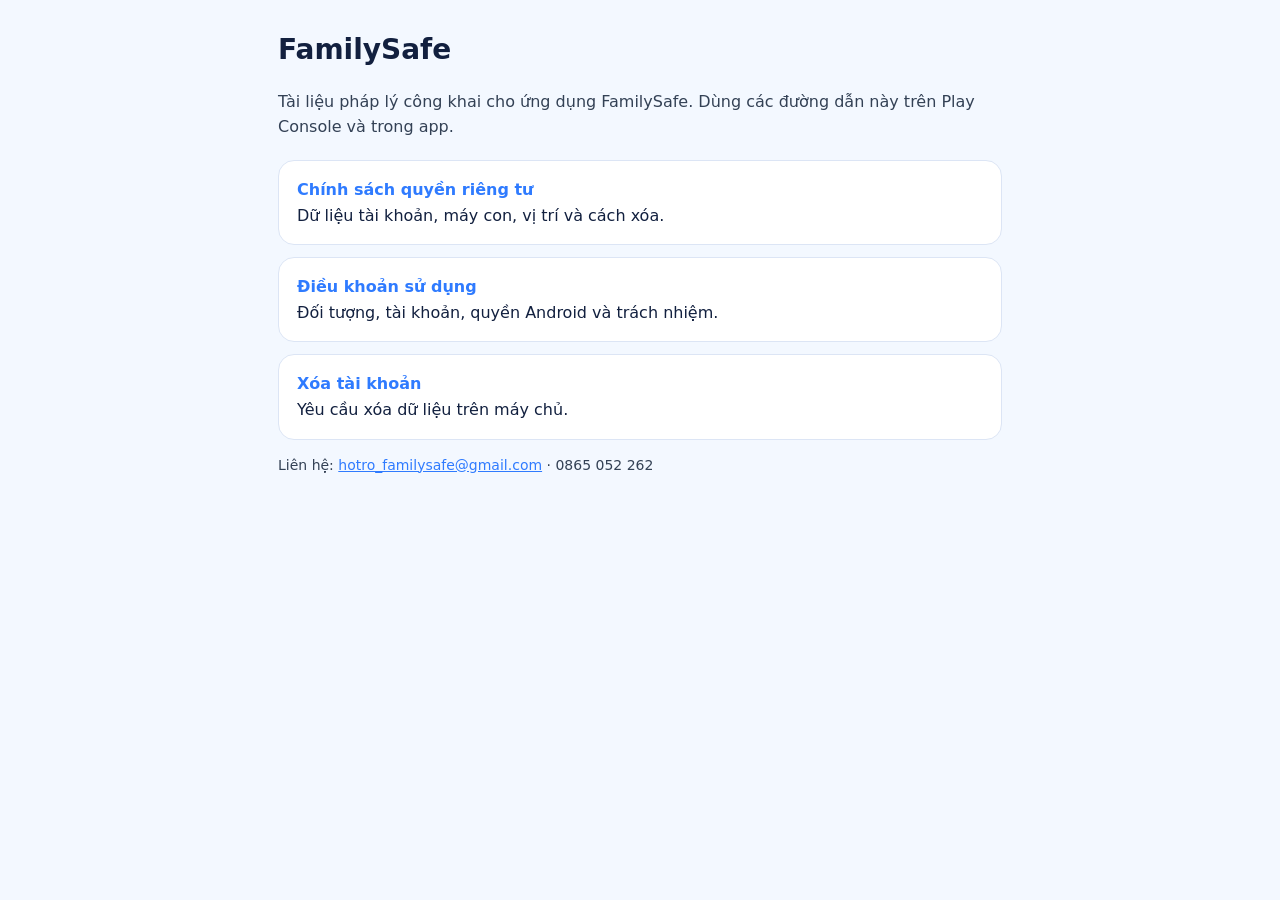
==== index.html @ 095149dc "Publish Privacy, Terms, and account-deletion pages for GitHub Pages. Co-authored-by: Cursor <cursora" ====
<!doctype html>
<html lang="vi">
<head>
  <meta charset="utf-8"/>
  <meta name="viewport" content="width=device-width,initial-scale=1"/>
  <title>FamilySafe · Pháp lý</title>
  <link rel="stylesheet" href="assets/style.css"/>
</head>
<body>
<main>
  <h1>FamilySafe</h1>
  <p>Tài liệu pháp lý công khai cho ứng dụng FamilySafe. Dùng các đường dẫn này trên Play Console và trong app.</p>
  <div class="links">
    <a href="privacy/"><strong>Chính sách quyền riêng tư</strong>Dữ liệu tài khoản, máy con, vị trí và cách xóa.</a>
    <a href="terms/"><strong>Điều khoản sử dụng</strong>Đối tượng, tài khoản, quyền Android và trách nhiệm.</a>
    <a href="delete-account/"><strong>Xóa tài khoản</strong>Yêu cầu xóa dữ liệu trên máy chủ.</a>
  </div>
  <p class="note">Liên hệ: <a href="mailto:hotro_familysafe@gmail.com">hotro_familysafe@gmail.com</a> · 0865 052 262</p>
</main>
</body>
</html>
---- assets/style.css ----
:root {
  --bg: #f3f8ff;
  --ink: #12203f;
  --muted: #334155;
  --link: #2f7bff;
  --card: #fff;
  --line: #dce5f5;
  --danger: #e11d48;
}
* { box-sizing: border-box; }
body {
  margin: 0;
  font: 16px/1.6 system-ui, sans-serif;
  background: var(--bg);
  color: var(--ink);
}
main { max-width: 760px; margin: 0 auto; padding: 28px 18px 64px; }
main.narrow { max-width: 560px; }
nav { color: var(--muted); }
h1 { font-size: 28px; margin: 0 0 8px; }
h2 { font-size: 18px; margin: 28px 0 8px; }
p, li { color: var(--muted); }
a { color: var(--link); }
.card {
  background: var(--card);
  border-radius: 20px;
  padding: 22px;
  margin-top: 16px;
}
.links { display: grid; gap: 12px; margin-top: 20px; }
.links a {
  display: block;
  background: var(--card);
  border-radius: 16px;
  padding: 16px 18px;
  text-decoration: none;
  color: var(--ink);
  border: 1px solid var(--line);
}
.links a strong { display: block; color: var(--link); }
label { display: block; font-weight: 600; margin-top: 12px; }
input, textarea, button {
  width: 100%;
  padding: 14px;
  margin: 8px 0;
  border: 1px solid var(--line);
  border-radius: 12px;
  font: inherit;
}
button {
  background: var(--danger);
  color: #fff;
  border: 0;
  font-weight: 700;
  cursor: pointer;
}
.note { font-size: 14px; }
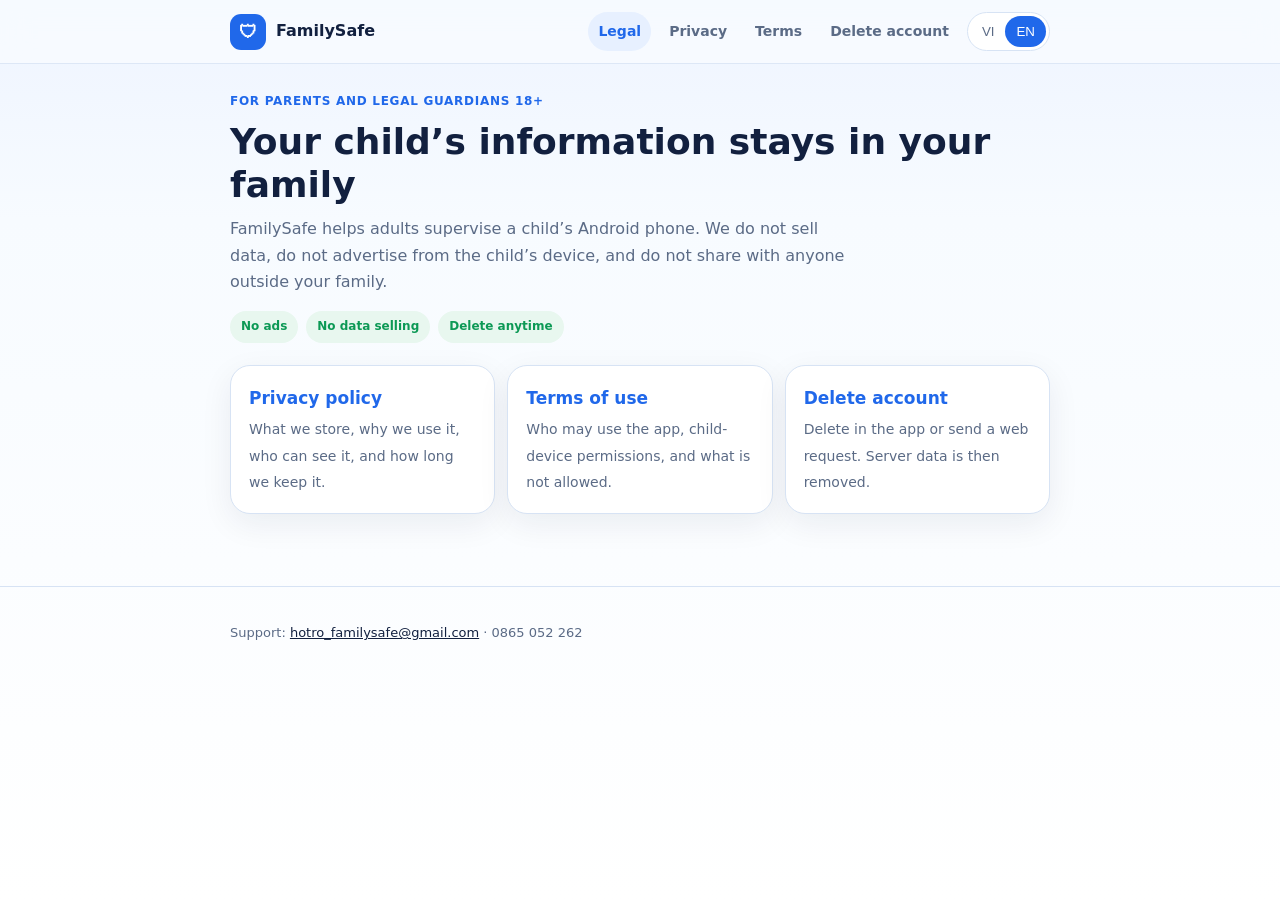
==== commit d4157ec2: "Rewrite legal pages for parent trust, Play review, and bilingual UI. Add a mobile-first layout and V" ====
--- a/index.html
+++ b/index.html
@@ -3,19 +3,70 @@
 <head>
   <meta charset="utf-8"/>
   <meta name="viewport" content="width=device-width,initial-scale=1"/>
-  <title>FamilySafe · Pháp lý</title>
+  <title>FamilySafe · Legal</title>
+  <meta name="description" content="Privacy policy, terms, and account deletion for FamilySafe — a parenting app for guardians 18+."/>
   <link rel="stylesheet" href="assets/style.css"/>
 </head>
 <body>
-<main>
-  <h1>FamilySafe</h1>
-  <p>Tài liệu pháp lý công khai cho ứng dụng FamilySafe. Dùng các đường dẫn này trên Play Console và trong app.</p>
-  <div class="links">
-    <a href="privacy/"><strong>Chính sách quyền riêng tư</strong>Dữ liệu tài khoản, máy con, vị trí và cách xóa.</a>
-    <a href="terms/"><strong>Điều khoản sử dụng</strong>Đối tượng, tài khoản, quyền Android và trách nhiệm.</a>
-    <a href="delete-account/"><strong>Xóa tài khoản</strong>Yêu cầu xóa dữ liệu trên máy chủ.</a>
-  </div>
-  <p class="note">Liên hệ: <a href="mailto:hotro_familysafe@gmail.com">hotro_familysafe@gmail.com</a> · 0865 052 262</p>
-</main>
+  <header class="top">
+    <div class="wrap top-inner">
+      <a class="brand" href="./"><span class="mark" aria-hidden="true">🛡</span>FamilySafe</a>
+      <nav class="nav">
+        <a class="active" href="./"><span data-lang="vi">Pháp lý</span><span data-lang="en" hidden>Legal</span></a>
+        <a href="privacy/"><span data-lang="vi">Quyền riêng tư</span><span data-lang="en" hidden>Privacy</span></a>
+        <a href="terms/"><span data-lang="vi">Điều khoản</span><span data-lang="en" hidden>Terms</span></a>
+        <a href="delete-account/"><span data-lang="vi">Xóa tài khoản</span><span data-lang="en" hidden>Delete account</span></a>
+        <div class="lang" role="group" aria-label="Language">
+          <button type="button" data-set-lang="vi" aria-pressed="true">VI</button>
+          <button type="button" data-set-lang="en" aria-pressed="false">EN</button>
+        </div>
+      </nav>
+    </div>
+  </header>
+  <main class="wrap">
+    <section class="hero">
+      <p class="kicker" data-lang="vi">Dành cho bố mẹ / người giám hộ 18+</p>
+      <p class="kicker" data-lang="en" hidden>For parents and legal guardians 18+</p>
+      <h1 data-lang="vi">Thông tin của con chỉ dành cho gia đình bạn</h1>
+      <h1 data-lang="en" hidden>Your child’s information stays in your family</h1>
+      <p class="lede" data-lang="vi">FamilySafe giúp người lớn theo dõi và giới hạn điện thoại của con. Chúng tôi không bán dữ liệu, không chạy quảng cáo từ máy con, và không chia sẻ cho người ngoài gia đình.</p>
+      <p class="lede" data-lang="en" hidden>FamilySafe helps adults supervise a child’s Android phone. We do not sell data, do not advertise from the child’s device, and do not share with anyone outside your family.</p>
+      <div class="pills">
+        <span class="pill" data-lang="vi">Không quảng cáo</span>
+        <span class="pill" data-lang="en" hidden>No ads</span>
+        <span class="pill" data-lang="vi">Không bán dữ liệu</span>
+        <span class="pill" data-lang="en" hidden>No data selling</span>
+        <span class="pill" data-lang="vi">Xóa tài khoản bất kỳ lúc nào</span>
+        <span class="pill" data-lang="en" hidden>Delete anytime</span>
+      </div>
+    </section>
+    <div class="grid cols-3">
+      <a class="home-card" href="privacy/">
+        <strong data-lang="vi">Chính sách quyền riêng tư</strong>
+        <strong data-lang="en" hidden>Privacy policy</strong>
+        <span data-lang="vi">Chúng tôi lưu gì, dùng để làm gì, chia sẻ với ai, và giữ trong bao lâu.</span>
+        <span data-lang="en" hidden>What we store, why we use it, who can see it, and how long we keep it.</span>
+      </a>
+      <a class="home-card" href="terms/">
+        <strong data-lang="vi">Điều khoản sử dụng</strong>
+        <strong data-lang="en" hidden>Terms of use</strong>
+        <span data-lang="vi">Ai được dùng app, quyền trên máy con, và những việc không được làm.</span>
+        <span data-lang="en" hidden>Who may use the app, child-device permissions, and what is not allowed.</span>
+      </a>
+      <a class="home-card" href="delete-account/">
+        <strong data-lang="vi">Xóa tài khoản</strong>
+        <strong data-lang="en" hidden>Delete account</strong>
+        <span data-lang="vi">Xóa trong app hoặc gửi yêu cầu trên web. Dữ liệu trên máy chủ sẽ bị xóa.</span>
+        <span data-lang="en" hidden>Delete in the app or send a web request. Server data is then removed.</span>
+      </a>
+    </div>
+  </main>
+  <footer class="foot">
+    <div class="wrap">
+      <p data-lang="vi">Hỗ trợ: <a href="mailto:hotro_familysafe@gmail.com">hotro_familysafe@gmail.com</a> · 0865 052 262</p>
+      <p data-lang="en" hidden>Support: <a href="mailto:hotro_familysafe@gmail.com">hotro_familysafe@gmail.com</a> · 0865 052 262</p>
+    </div>
+  </footer>
+  <script src="assets/site.js"></script>
 </body>
 </html>
--- a/assets/style.css
+++ b/assets/style.css
@@ -1,57 +1,118 @@
 :root {
-  --bg: #f3f8ff;
+  --bg: #eef4ff;
+  --bg2: #f7fbff;
   --ink: #12203f;
-  --muted: #334155;
-  --link: #2f7bff;
-  --card: #fff;
-  --line: #dce5f5;
-  --danger: #e11d48;
+  --muted: #5b6b86;
+  --link: #2068ea;
+  --card: #ffffff;
+  --line: #d7e3f4;
+  --ok: #0c9955;
+  --ok-bg: #e8f7ef;
+  --warn: #9a6700;
+  --warn-bg: #fff7e8;
+  --danger: #c41d3a;
+  --shadow: 0 10px 32px rgba(18, 32, 63, 0.07);
+  --radius: 20px;
+  --max: 820px;
 }
 * { box-sizing: border-box; }
+html { scroll-behavior: smooth; }
 body {
   margin: 0;
-  font: 16px/1.6 system-ui, sans-serif;
-  background: var(--bg);
+  min-height: 100vh;
+  font: 16px/1.65 "Segoe UI", system-ui, -apple-system, sans-serif;
   color: var(--ink);
+  background: linear-gradient(180deg, var(--bg) 0%, var(--bg2) 220px, #fff 100%);
 }
-main { max-width: 760px; margin: 0 auto; padding: 28px 18px 64px; }
-main.narrow { max-width: 560px; }
-nav { color: var(--muted); }
-h1 { font-size: 28px; margin: 0 0 8px; }
-h2 { font-size: 18px; margin: 28px 0 8px; }
+a { color: var(--link); }
+img { max-width: 100%; }
+.wrap { width: min(var(--max), calc(100% - 32px)); margin: 0 auto; }
+.top {
+  position: sticky; top: 0; z-index: 20;
+  backdrop-filter: blur(14px);
+  background: rgba(247, 251, 255, 0.88);
+  border-bottom: 1px solid rgba(215, 227, 244, 0.8);
+}
+.top-inner {
+  display: flex; flex-wrap: wrap; gap: 12px 16px;
+  align-items: center; justify-content: space-between;
+  padding: 12px 0;
+}
+.brand { display: flex; align-items: center; gap: 10px; text-decoration: none; color: var(--ink); font-weight: 800; }
+.mark {
+  width: 36px; height: 36px; border-radius: 11px;
+  background: #2068ea; color: #fff; display: grid; place-items: center;
+  font-size: 18px;
+}
+.nav { display: flex; flex-wrap: wrap; gap: 8px; align-items: center; }
+.nav a {
+  text-decoration: none; color: var(--muted); font-size: 14px; font-weight: 600;
+  padding: 8px 10px; border-radius: 999px;
+}
+.nav a:hover, .nav a.active { color: var(--link); background: #e7f0ff; }
+.lang {
+  display: inline-flex; padding: 3px; border-radius: 999px;
+  background: #fff; border: 1px solid var(--line);
+}
+.lang button {
+  border: 0; background: transparent; color: var(--muted);
+  font: 600 12px/1 inherit; padding: 8px 11px; border-radius: 999px; cursor: pointer;
+}
+.lang button[aria-pressed="true"] { background: var(--link); color: #fff; }
+main { padding: 28px 0 72px; }
+.hero { margin-bottom: 22px; }
+.kicker { color: var(--link); font-size: 12px; font-weight: 800; letter-spacing: .06em; text-transform: uppercase; margin: 0 0 8px; }
+h1 { font-size: clamp(26px, 5vw, 36px); line-height: 1.2; margin: 0 0 10px; }
+.lede { color: var(--muted); font-size: 16px; margin: 0 0 16px; max-width: 62ch; }
+.meta { color: var(--muted); font-size: 13px; margin: 0; }
+.pills { display: flex; flex-wrap: wrap; gap: 8px; margin: 16px 0 0; }
+.pill {
+  background: var(--ok-bg); color: var(--ok); border-radius: 999px;
+  padding: 6px 11px; font-size: 12px; font-weight: 700;
+}
+.grid { display: grid; gap: 12px; }
+@media (min-width: 700px) { .grid.cols-3 { grid-template-columns: repeat(3, 1fr); } }
+.card, .home-card {
+  background: var(--card); border: 1px solid var(--line);
+  border-radius: var(--radius); box-shadow: var(--shadow);
+}
+.card { padding: clamp(18px, 3vw, 28px); margin-top: 16px; }
+.home-card {
+  display: block; padding: 18px; text-decoration: none; color: inherit;
+}
+.home-card strong { display: block; color: var(--link); font-size: 17px; margin-bottom: 4px; }
+.home-card span { color: var(--muted); font-size: 14px; }
+h2 { font-size: 18px; margin: 26px 0 8px; }
+.card h2:first-child { margin-top: 0; }
 p, li { color: var(--muted); }
-a { color: var(--link); }
-.card {
-  background: var(--card);
-  border-radius: 20px;
-  padding: 22px;
-  margin-top: 16px;
+ul { padding-left: 1.15em; }
+li { margin: 6px 0; }
+.callout {
+  border-radius: 16px; padding: 14px 16px; margin: 16px 0 0;
+  background: var(--warn-bg); color: var(--warn);
 }
-.links { display: grid; gap: 12px; margin-top: 20px; }
-.links a {
-  display: block;
-  background: var(--card);
-  border-radius: 16px;
-  padding: 16px 18px;
-  text-decoration: none;
-  color: var(--ink);
-  border: 1px solid var(--line);
+.callout.ok { background: var(--ok-bg); color: #146c43; }
+.note { font-size: 14px; color: var(--muted); }
+label { display: block; font-weight: 700; margin-top: 14px; font-size: 14px; }
+input, textarea, button.btn {
+  width: 100%; padding: 14px 16px; margin-top: 8px;
+  border: 1px solid var(--line); border-radius: 14px; font: inherit;
+  background: #fff;
 }
-.links a strong { display: block; color: var(--link); }
-label { display: block; font-weight: 600; margin-top: 12px; }
-input, textarea, button {
-  width: 100%;
-  padding: 14px;
-  margin: 8px 0;
-  border: 1px solid var(--line);
-  border-radius: 12px;
-  font: inherit;
+input:focus, textarea:focus { outline: 2px solid #9cc0ff; border-color: var(--link); }
+button.btn {
+  border: 0; font-weight: 800; cursor: pointer; margin-top: 16px;
+  min-height: 50px;
 }
-button {
-  background: var(--danger);
-  color: #fff;
-  border: 0;
-  font-weight: 700;
-  cursor: pointer;
+button.btn-danger { background: var(--danger); color: #fff; }
+.foot {
+  border-top: 1px solid var(--line); padding: 22px 0 36px;
+  color: var(--muted); font-size: 13px;
 }
-.note { font-size: 14px; }
+.foot a { color: var(--ink); }
+[hidden] { display: none !important; }
+@media (max-width: 560px) {
+  .top-inner { align-items: flex-start; }
+  .nav { width: 100%; }
+  .nav a { padding: 10px 12px; }
+}
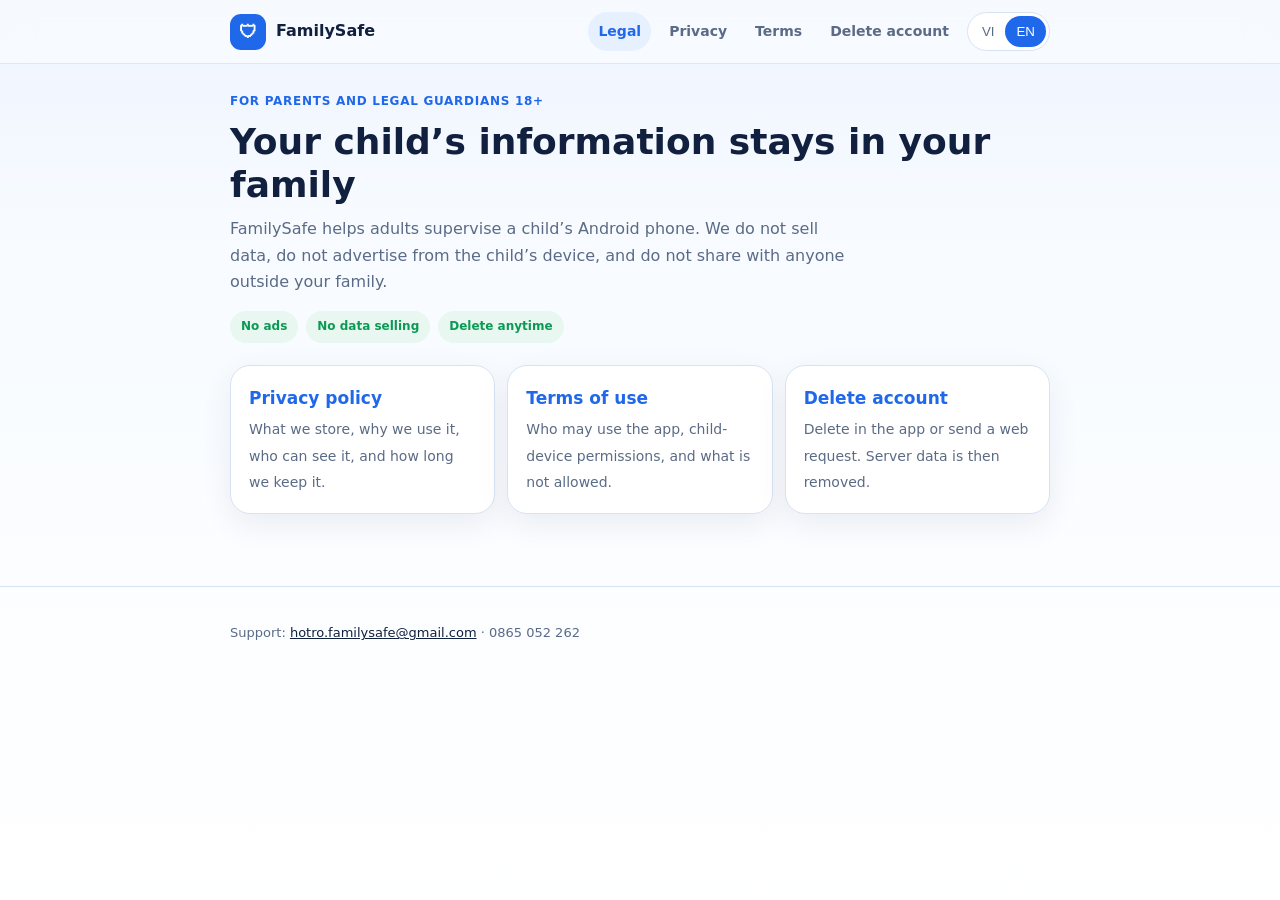
==== commit 06d97fcc: "init" ====
--- a/index.html
+++ b/index.html
@@ -63,8 +63,8 @@
   </main>
   <footer class="foot">
     <div class="wrap">
-      <p data-lang="vi">Hỗ trợ: <a href="mailto:hotro_familysafe@gmail.com">hotro_familysafe@gmail.com</a> · 0865 052 262</p>
-      <p data-lang="en" hidden>Support: <a href="mailto:hotro_familysafe@gmail.com">hotro_familysafe@gmail.com</a> · 0865 052 262</p>
+      <p data-lang="vi">Hỗ trợ: <a href="mailto:hotro.familysafe@gmail.com">hotro.familysafe@gmail.com</a> · 0865 052 262</p>
+      <p data-lang="en" hidden>Support: <a href="mailto:hotro.familysafe@gmail.com">hotro.familysafe@gmail.com</a> · 0865 052 262</p>
     </div>
   </footer>
   <script src="assets/site.js"></script>
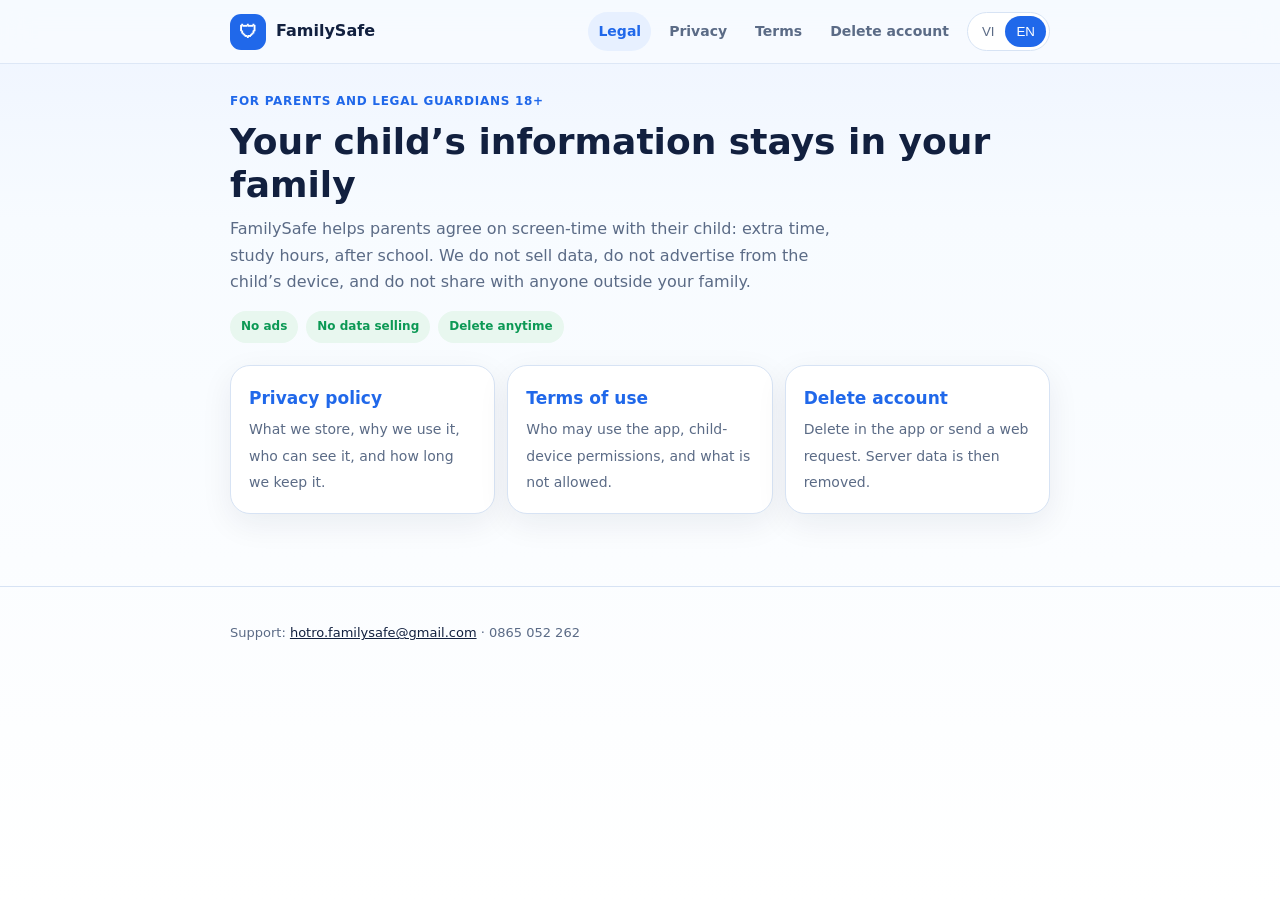
==== commit a65d2a97: "f" ====
--- a/index.html
+++ b/index.html
@@ -29,8 +29,8 @@
       <p class="kicker" data-lang="en" hidden>For parents and legal guardians 18+</p>
       <h1 data-lang="vi">Thông tin của con chỉ dành cho gia đình bạn</h1>
       <h1 data-lang="en" hidden>Your child’s information stays in your family</h1>
-      <p class="lede" data-lang="vi">FamilySafe giúp người lớn theo dõi và giới hạn điện thoại của con. Chúng tôi không bán dữ liệu, không chạy quảng cáo từ máy con, và không chia sẻ cho người ngoài gia đình.</p>
-      <p class="lede" data-lang="en" hidden>FamilySafe helps adults supervise a child’s Android phone. We do not sell data, do not advertise from the child’s device, and do not share with anyone outside your family.</p>
+      <p class="lede" data-lang="vi">FamilySafe giúp bố mẹ thống nhất giờ chơi điện thoại với con: xin thêm giờ, lịch học, tan học. Chúng tôi không bán dữ liệu, không chạy quảng cáo từ máy con, và không chia sẻ cho người ngoài gia đình.</p>
+      <p class="lede" data-lang="en" hidden>FamilySafe helps parents agree on screen-time with their child: extra time, study hours, after school. We do not sell data, do not advertise from the child’s device, and do not share with anyone outside your family.</p>
       <div class="pills">
         <span class="pill" data-lang="vi">Không quảng cáo</span>
         <span class="pill" data-lang="en" hidden>No ads</span>
